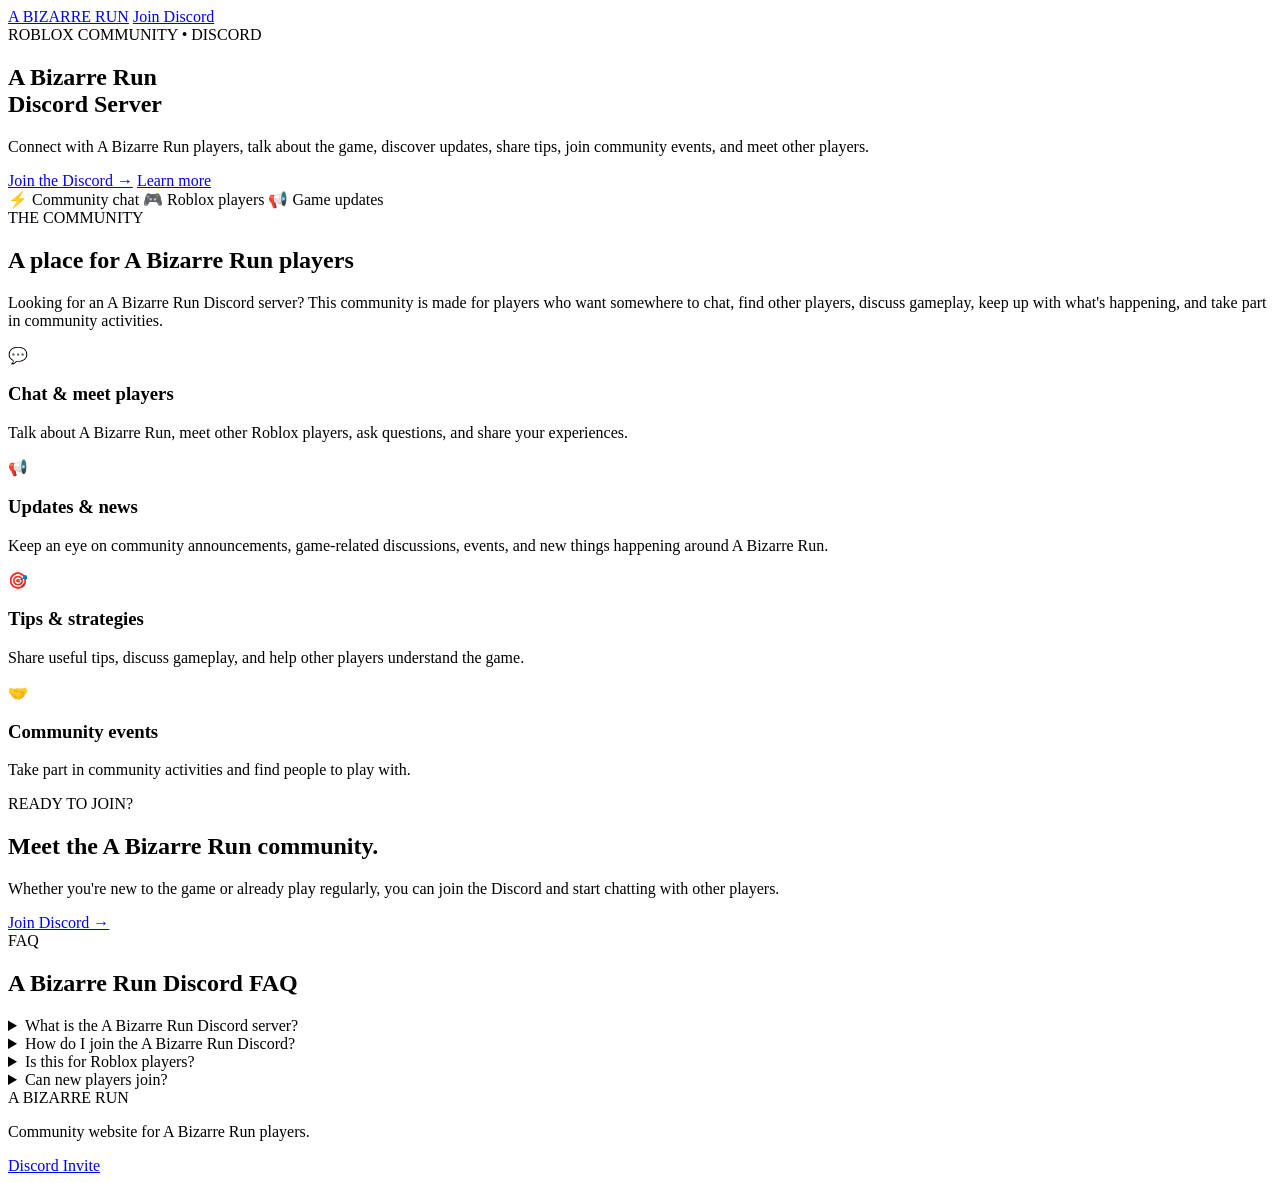
==== index.html @ 6fb1a65f "Rename index[1].html to index.html" ====
<!doctype html>
<html lang="en">
<head>
  <meta charset="utf-8">
  <meta name="viewport" content="width=device-width, initial-scale=1">
  <title>A Bizarre Run Discord Server | Roblox Community</title>
  <meta name="description" content="Join the A Bizarre Run Discord server. Chat with Roblox players, find updates, share tips, join events, and connect with the A Bizarre Run community.">
  <link rel="canonical" href="https://YOUR-DOMAIN.com/">
  <meta property="og:title" content="A Bizarre Run Discord Server">
  <meta property="og:description" content="Join the A Bizarre Run Roblox community on Discord.">
  <meta property="og:type" content="website">
  <meta property="og:url" content="https://YOUR-DOMAIN.com/">
  <link rel="stylesheet" href="styles.css">
  <script type="application/ld+json">
  {
    "@context":"https://schema.org",
    "@type":"WebSite",
    "name":"A Bizarre Run Discord Community",
    "description":"Community website for A Bizarre Run Roblox players.",
    "url":"https://YOUR-DOMAIN.com/"
  }
  </script>
</head>
<body>
  <header class="nav">
    <a class="brand" href="/">A BIZARRE RUN</a>
    <a class="nav-btn" href="https://discord.com/invite/bizarreruns" target="_blank" rel="noopener">Join Discord</a>
  </header>

  <main>
    <section class="hero">
      <div class="badge">ROBLOX COMMUNITY • DISCORD</div>
      <h1>A Bizarre Run<br><span>Discord Server</span></h1>
      <p class="hero-text">Connect with A Bizarre Run players, talk about the game, discover updates, share tips, join community events, and meet other players.</p>
      <div class="actions">
        <a class="primary" href="https://discord.com/invite/bizarreruns" target="_blank" rel="noopener">Join the Discord →</a>
        <a class="secondary" href="#about">Learn more</a>
      </div>
      <div class="trust">
        <span>⚡ Community chat</span>
        <span>🎮 Roblox players</span>
        <span>📢 Game updates</span>
      </div>
    </section>

    <section id="about" class="section">
      <div class="section-label">THE COMMUNITY</div>
      <h2>A place for A Bizarre Run players</h2>
      <p class="lead">Looking for an A Bizarre Run Discord server? This community is made for players who want somewhere to chat, find other players, discuss gameplay, keep up with what's happening, and take part in community activities.</p>

      <div class="cards">
        <article class="card"><div class="icon">💬</div><h3>Chat & meet players</h3><p>Talk about A Bizarre Run, meet other Roblox players, ask questions, and share your experiences.</p></article>
        <article class="card"><div class="icon">📢</div><h3>Updates & news</h3><p>Keep an eye on community announcements, game-related discussions, events, and new things happening around A Bizarre Run.</p></article>
        <article class="card"><div class="icon">🎯</div><h3>Tips & strategies</h3><p>Share useful tips, discuss gameplay, and help other players understand the game.</p></article>
        <article class="card"><div class="icon">🤝</div><h3>Community events</h3><p>Take part in community activities and find people to play with.</p></article>
      </div>
    </section>

    <section class="join">
      <div>
        <div class="section-label">READY TO JOIN?</div>
        <h2>Meet the A Bizarre Run community.</h2>
        <p>Whether you're new to the game or already play regularly, you can join the Discord and start chatting with other players.</p>
      </div>
      <a class="primary" href="https://discord.com/invite/bizarreruns" target="_blank" rel="noopener">Join Discord →</a>
    </section>

    <section class="section faq">
      <div class="section-label">FAQ</div>
      <h2>A Bizarre Run Discord FAQ</h2>
      <details><summary>What is the A Bizarre Run Discord server?</summary><p>It is a community Discord for players interested in the Roblox game A Bizarre Run. Members can chat, discuss gameplay, share tips, find players, and follow community activity.</p></details>
      <details><summary>How do I join the A Bizarre Run Discord?</summary><p>Click any “Join Discord” button on this page. It opens the community's Discord invite.</p></details>
      <details><summary>Is this for Roblox players?</summary><p>Yes. The community is focused on A Bizarre Run and its Roblox player community.</p></details>
      <details><summary>Can new players join?</summary><p>Yes. New players can join the community, ask questions, and meet other people who play A Bizarre Run.</p></details>
    </section>
  </main>

  <footer>
    <div class="brand">A BIZARRE RUN</div>
    <p>Community website for A Bizarre Run players.</p>
    <a href="https://discord.com/invite/bizarreruns" target="_blank" rel="noopener">Discord Invite</a>
  </footer>
</body>
</html>
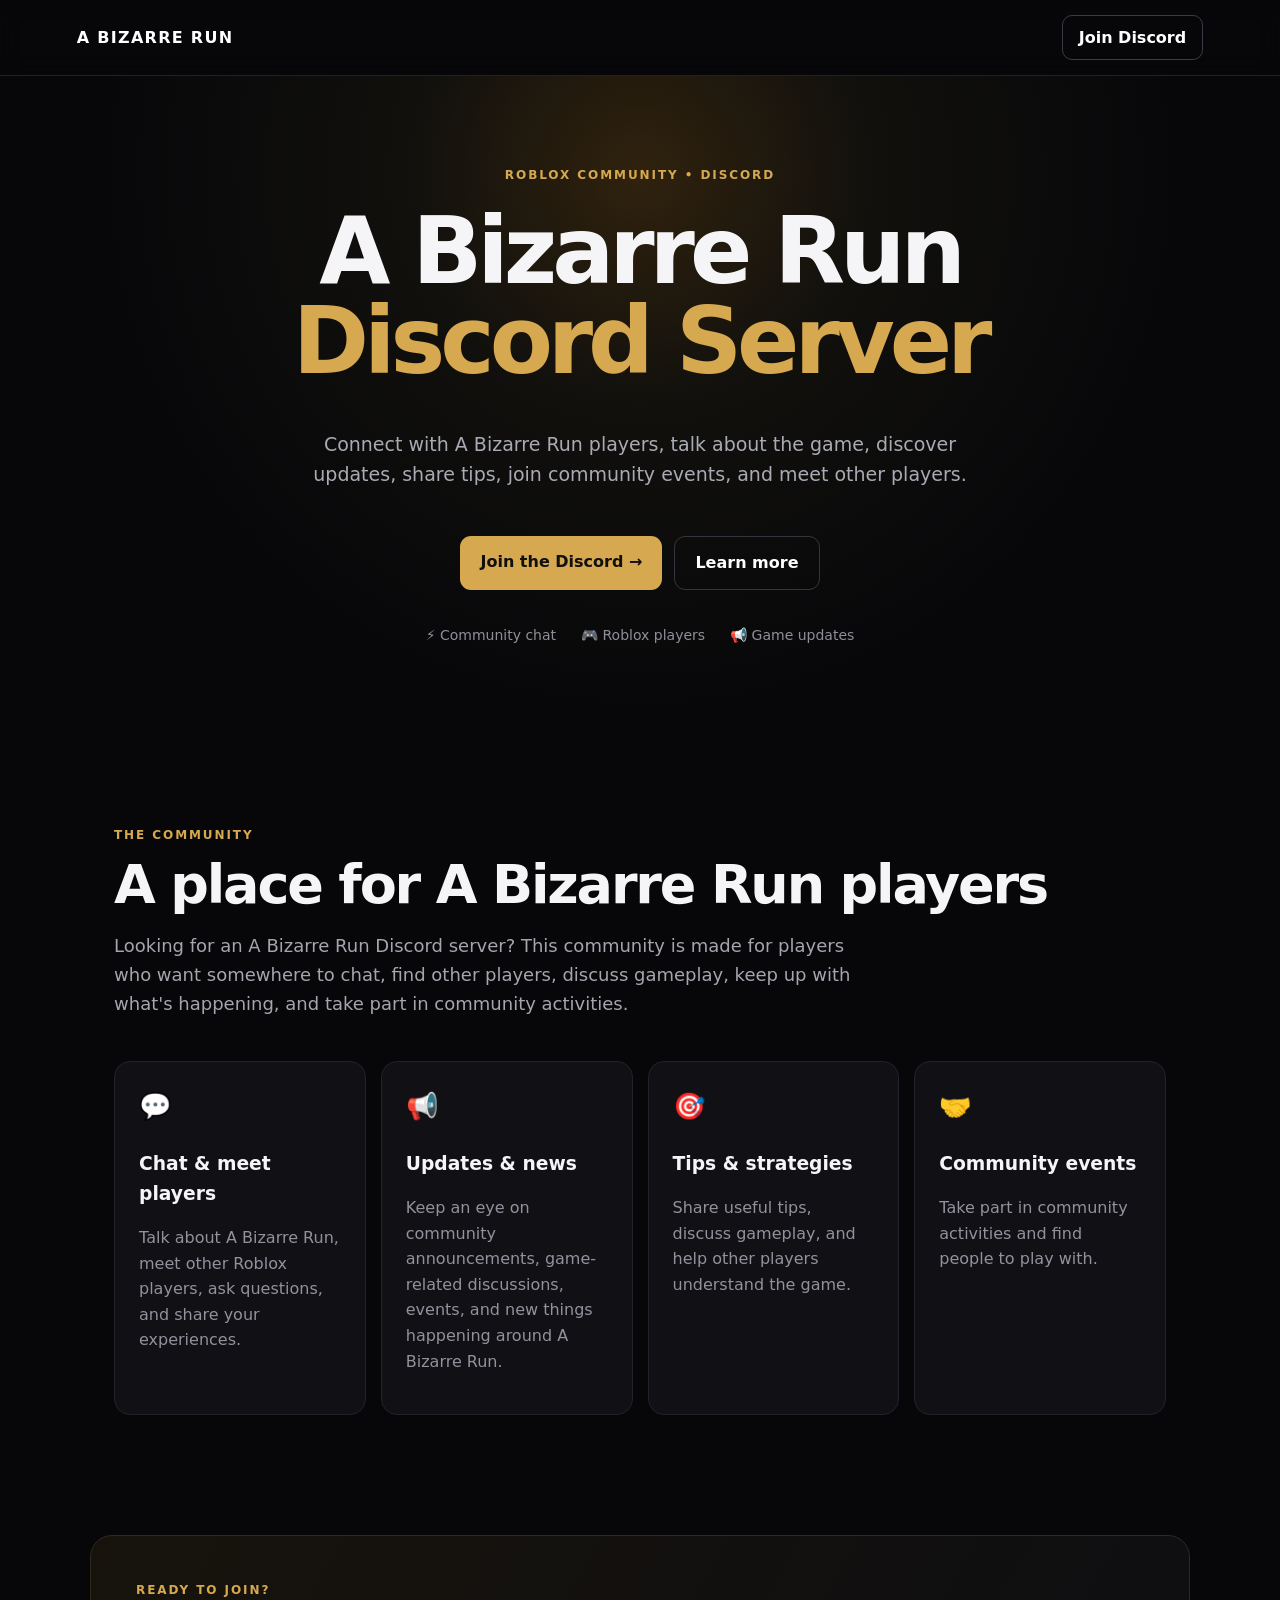
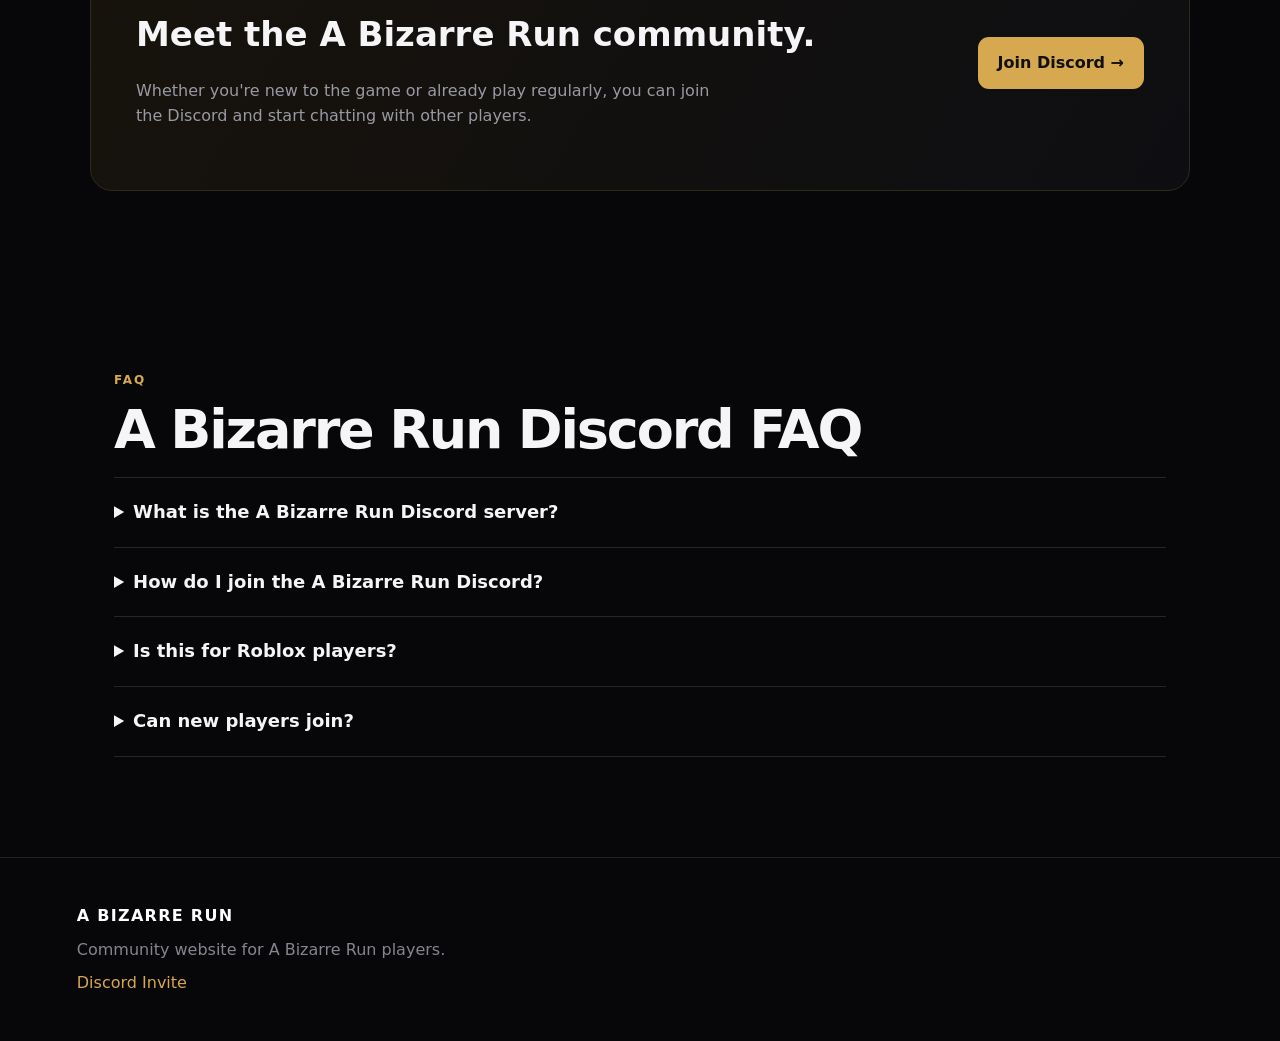
==== commit 9cf554d4: "index.html" ====
--- a/index.html
+++ b/index.html
@@ -3,6 +3,7 @@
 <head>
   <meta charset="utf-8">
   <meta name="viewport" content="width=device-width, initial-scale=1">
+  <meta name="google-site-verification" content="Z1PjGu2UveLvQC7mnpm52opGB7g70VrTY2z20zY-AqY" />
   <title>A Bizarre Run Discord Server | Roblox Community</title>
   <meta name="description" content="Join the A Bizarre Run Discord server. Chat with Roblox players, find updates, share tips, join events, and connect with the A Bizarre Run community.">
   <link rel="canonical" href="https://YOUR-DOMAIN.com/">
--- a/styles.css
+++ b/styles.css
@@ -0,0 +1 @@
+*{box-sizing:border-box}html{scroll-behavior:smooth}body{margin:0;background:#07070a;color:#f5f5f7;font-family:Inter,ui-sans-serif,system-ui,-apple-system,BlinkMacSystemFont,"Segoe UI",sans-serif;line-height:1.6}.nav{height:76px;display:flex;align-items:center;justify-content:space-between;padding:0 max(24px,6vw);border-bottom:1px solid #202027;background:rgba(7,7,10,.86);position:sticky;top:0;z-index:5;backdrop-filter:blur(14px)}.brand{font-weight:900;letter-spacing:.08em;color:#fff;text-decoration:none}.nav-btn{color:#fff;text-decoration:none;border:1px solid #3b3b46;padding:9px 16px;border-radius:10px;font-weight:700}.hero{min-height:650px;display:flex;flex-direction:column;align-items:center;justify-content:center;text-align:center;padding:90px 20px 80px;background:radial-gradient(circle at 50% 15%,#30220e 0,#11100d 28%,#07070a 65%)}.badge,.section-label{font-size:12px;font-weight:800;letter-spacing:.16em;color:#d6a84f}.hero h1{font-size:clamp(48px,8vw,92px);line-height:.98;margin:22px 0;letter-spacing:-.055em}.hero h1 span{color:#d6a84f}.hero-text{max-width:720px;color:#aaaab4;font-size:19px}.actions{display:flex;gap:12px;margin-top:28px;flex-wrap:wrap;justify-content:center}.primary,.secondary{padding:13px 20px;border-radius:11px;text-decoration:none;font-weight:800}.primary{background:#d6a84f;color:#10100d}.secondary{border:1px solid #35353e;color:#fff}.trust{display:flex;gap:25px;flex-wrap:wrap;justify-content:center;color:#8f8f99;margin-top:34px;font-size:14px}.section{max-width:1100px;margin:auto;padding:100px 24px}.section h2{font-size:clamp(34px,5vw,54px);line-height:1.05;margin:12px 0 18px;letter-spacing:-.04em}.lead{color:#a5a5ae;max-width:760px;font-size:18px}.cards{display:grid;grid-template-columns:repeat(4,1fr);gap:15px;margin-top:42px}.card{background:#101015;border:1px solid #22222a;border-radius:16px;padding:24px;min-height:225px}.icon{font-size:26px}.card h3{margin:22px 0 8px}.card p,.faq p{color:#92929d}.join{max-width:1100px;margin:20px auto 80px;padding:45px;border:1px solid #302a1d;border-radius:22px;background:linear-gradient(120deg,#17130c,#0e0e12);display:flex;align-items:center;justify-content:space-between;gap:30px}.join h2{margin:7px 0;font-size:34px}.join p{color:#9999a3;max-width:600px}.faq details{border-top:1px solid #25252c;padding:20px 0}.faq summary{cursor:pointer;font-weight:750;font-size:18px}.faq details:last-child{border-bottom:1px solid #25252c}footer{border-top:1px solid #202027;padding:45px max(24px,6vw);color:#858590}footer p{margin:8px 0}footer a{color:#d6a84f;text-decoration:none}@media(max-width:850px){.cards{grid-template-columns:repeat(2,1fr)}}@media(max-width:560px){.nav{padding:0 18px}.nav-btn{font-size:13px}.hero{min-height:600px}.hero-text{font-size:16px}.cards{grid-template-columns:1fr}.join{margin:0 18px 60px;padding:28px;display:block}.join .primary{display:inline-block;margin-top:15px}.section{padding:75px 20px}}
